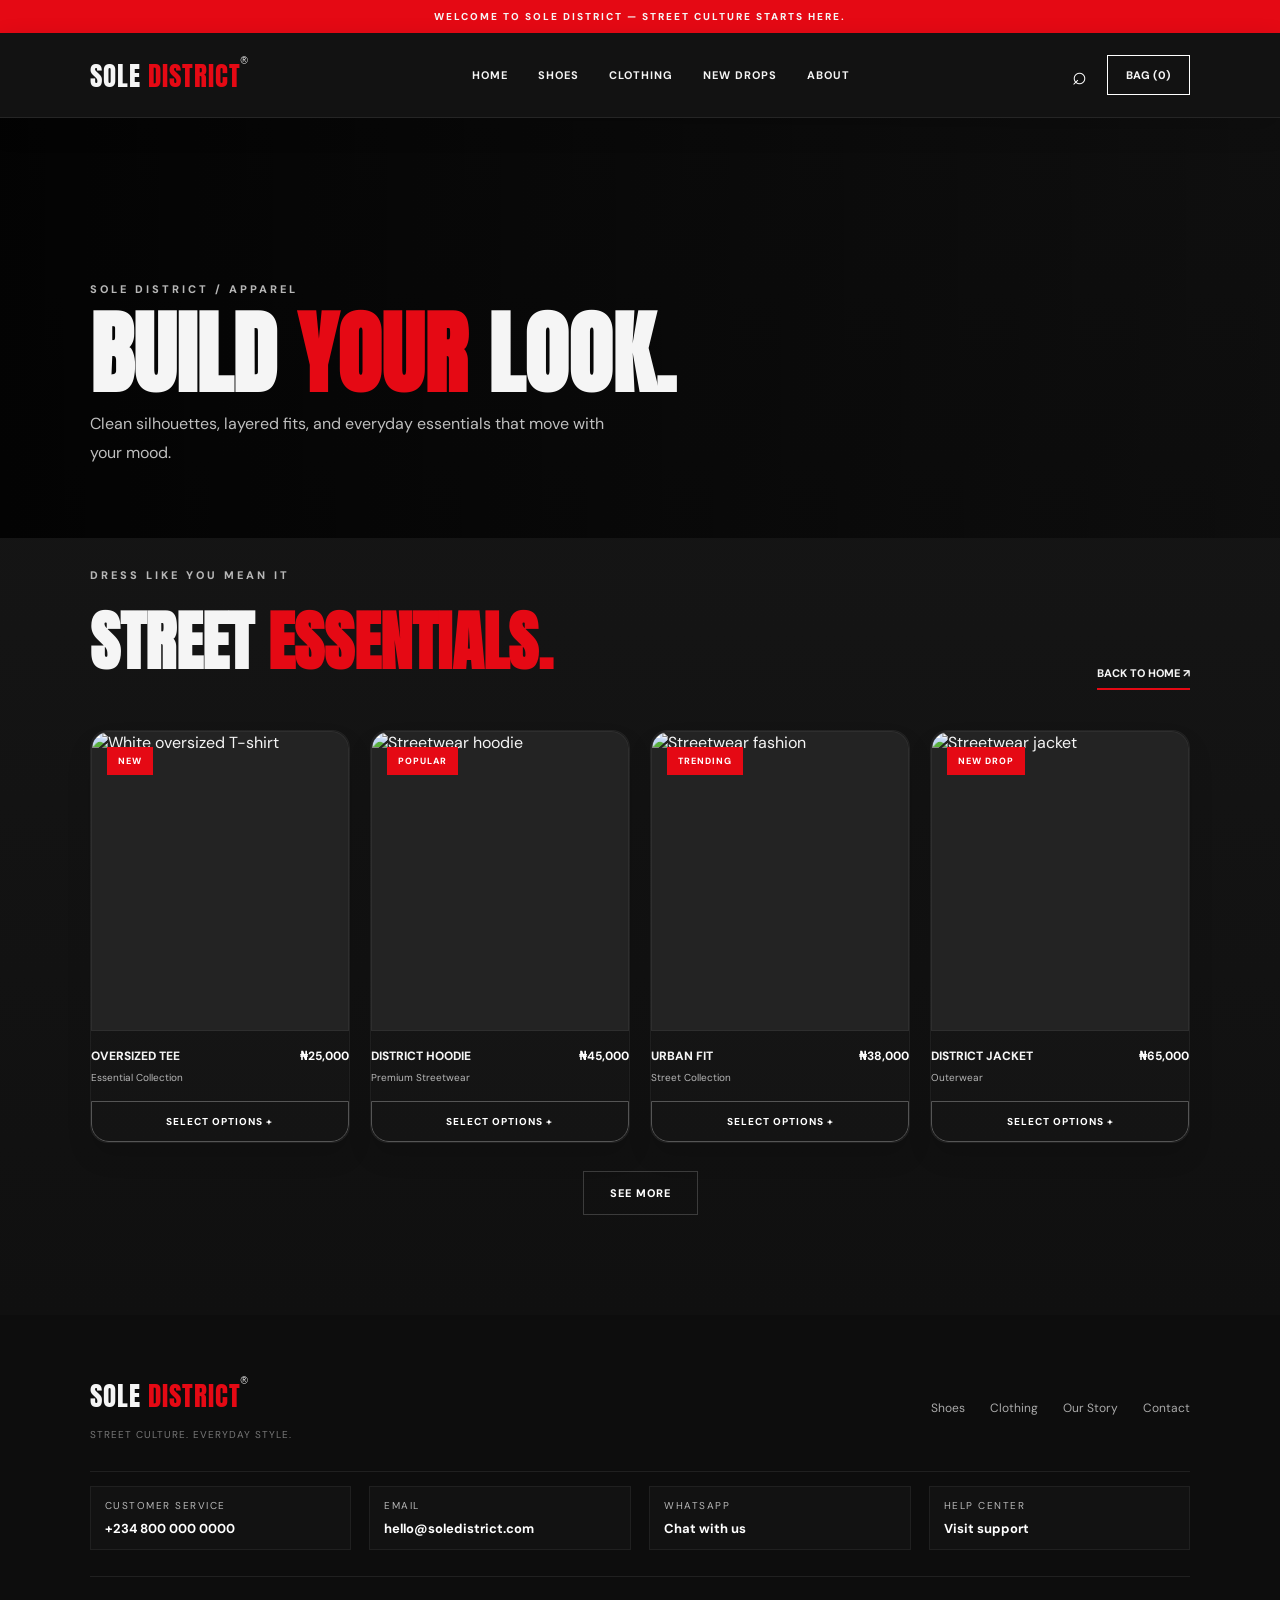
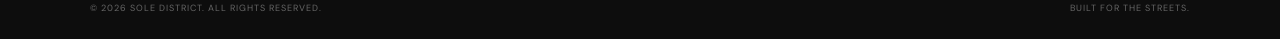
==== clothing-store.html @ 2869dbb1 "Add files via upload" ====
<!DOCTYPE html>
<html lang="en">
<head>
    <meta charset="UTF-8">
    <meta name="viewport" content="width=device-width, initial-scale=1.0">
    <meta name="description" content="Shop the SOLE DISTRICT clothing collection.">
    <title>SOLE DISTRICT | Clothing Store</title>
    <link rel="stylesheet" href="cl.css">
    <link rel="preconnect" href="https://fonts.googleapis.com">
    <link rel="preconnect" href="https://fonts.gstatic.com" crossorigin>
    <link href="https://fonts.googleapis.com/css2?family=Anton&family=DM+Sans:wght@400;500;600;700;800&display=swap" rel="stylesheet">
</head>
<body data-page="store-clothing">
    <div class="announcement">
        <p>WELCOME TO SOLE DISTRICT — STREET CULTURE STARTS HERE.</p>
    </div>

    <header class="navbar">
        <a href="cl.html#home" class="logo">
            SOLE <span>DISTRICT</span><sup>®</sup>
        </a>

        <nav class="nav-links">
            <a href="cl.html#home">HOME</a>
            <a href="shoes-store.html">SHOES</a>
            <a href="clothing-store.html">CLOTHING</a>
            <a href="cl.html#new-drops">NEW DROPS</a>
            <a href="cl.html#about">ABOUT</a>
        </nav>

        <div class="nav-actions">
            <button class="search-btn" aria-label="Search">⌕</button>
            <a href="shopping-bag.html" class="bag">
                BAG (<span id="cart-count">0</span>)
            </a>
            <button class="menu-toggle" id="menu-toggle" aria-label="Open menu">☰</button>
        </div>
    </header>

    <div class="search-overlay" id="search-overlay" aria-hidden="true">
        <div class="search-panel">
            <button class="search-close" id="search-close" aria-label="Close search">✕</button>
            <label class="search-label" for="site-search">SEARCH THE DISTRICT</label>
            <div class="search-input-row">
                <input id="site-search" type="text" placeholder="Search sneakers, hoodie, tee..." autocomplete="off">
                <button class="search-submit" type="button">SEARCH</button>
            </div>
            <p id="search-status" class="search-status">Type to find your next piece.</p>
        </div>
    </div>

    <div class="mobile-menu" id="mobile-menu">
        <a href="cl.html#home">HOME</a>
        <a href="shoes-store.html">SHOES</a>
        <a href="clothing-store.html">CLOTHING</a>
        <a href="cl.html#new-drops">NEW DROPS</a>
        <a href="cl.html#about">ABOUT</a>
    </div>

    <main class="store-page">
        <section class="store-hero clothing-hero">
            <div class="store-hero-copy">
                <p class="section-label">SOLE DISTRICT / APPAREL</p>
                <h1>BUILD <span>YOUR</span> LOOK.</h1>
                <p>Clean silhouettes, layered fits, and everyday essentials that move with your mood.</p>
            </div>
        </section>

        <section class="store-products">
            <div class="section-heading store-heading">
                <div>
                    <p class="section-label">DRESS LIKE YOU MEAN IT</p>
                    <h2>STREET <span>ESSENTIALS.</span></h2>
                </div>
                <a href="cl.html#shop" class="view-all">BACK TO HOME ↗</a>
            </div>

            <div class="product-grid">
                <article class="product-card">
                    <div class="product-image">
                        <span class="product-tag">NEW</span>
                        <img src="img/10 Streetwear Color Combinations That Never Go Out of Style_ Timeless Looks for Your Wardrobe.jpg" alt="White oversized T-shirt">
                    </div>
                    <div class="product-info">
                        <div>
                            <h3>OVERSIZED TEE</h3>
                            <p>Essential Collection</p>
                        </div>
                        <strong>₦25,000</strong>
                    </div>
                    <button class="add-cart" data-name="Oversized Tee" data-price="25000" data-product="oversized-tee">
                        SELECT OPTIONS +
                    </button>
                </article>

                <article class="product-card">
                    <div class="product-image">
                        <span class="product-tag">POPULAR</span>
                        <img src="img/03550901400-A2M_jpg (1440×2161).jpg" alt="Streetwear hoodie">
                    </div>
                    <div class="product-info">
                        <div>
                            <h3>DISTRICT HOODIE</h3>
                            <p>Premium Streetwear</p>
                        </div>
                        <strong>₦45,000</strong>
                    </div>
                    <button class="add-cart" data-name="District Hoodie" data-price="45000" data-product="district-hoodie">
                        SELECT OPTIONS +
                    </button>
                </article>

                <article class="product-card">
                    <div class="product-image">
                        <span class="product-tag">TRENDING</span>
                        <img src="img/55555.jpg" alt="Streetwear fashion">
                    </div>
                    <div class="product-info">
                        <div>
                            <h3>URBAN FIT</h3>
                            <p>Street Collection</p>
                        </div>
                        <strong>₦38,000</strong>
                    </div>
                    <button class="add-cart" data-name="Urban Fit" data-price="38000" data-product="urban-fit">
                        SELECT OPTIONS +
                    </button>
                </article>

                <article class="product-card">
                    <div class="product-image">
                        <span class="product-tag">NEW DROP</span>
                        <img src="img/Jaqueta casual masculina de streetwear com estampa em cores contrastantes.jpg" alt="Streetwear jacket">
                    </div>
                    <div class="product-info">
                        <div>
                            <h3>DISTRICT JACKET</h3>
                            <p>Outerwear</p>
                        </div>
                        <strong>₦65,000</strong>
                    </div>
                    <button class="add-cart" data-name="District Jacket" data-price="65000" data-product="district-jacket">
                        SELECT OPTIONS +
                    </button>
                </article>

                <article class="product-card is-hidden">
                    <div class="product-image">
                        <span class="product-tag">NEW</span>
                        <img src="img/219.jpg" alt="Canvas Tee">
                    </div>
                    <div class="product-info">
                        <div>
                            <h3>CANVAS TEE</h3>
                            <p>Essential Basics</p>
                        </div>
                        <strong>₦22,000</strong>
                    </div>
                    <button class="add-cart" data-name="Canvas Tee" data-price="22000" data-product="canvas-tee">
                        SELECT OPTIONS +
                    </button>
                </article>

                <article class="product-card is-hidden">
                    <div class="product-image">
                        <span class="product-tag">POPULAR</span>
                        <img src="img/03550901400-A2M_jpg (1440×2161).jpg" alt="Night Shift Hoodie">
                    </div>
                    <div class="product-info">
                        <div>
                            <h3>NIGHT SHIFT HOODIE</h3>
                            <p>Heavyweight Layering</p>
                        </div>
                        <strong>₦48,000</strong>
                    </div>
                    <button class="add-cart" data-name="Night Shift Hoodie" data-price="48000" data-product="night-shift-hoodie">
                        SELECT OPTIONS +
                    </button>
                </article>

                <article class="product-card is-hidden">
                    <div class="product-image">
                        <span class="product-tag">LIMITED</span>
                        <img src="img/Jaqueta casual masculina de streetwear com estampa em cores contrastantes.jpg" alt="Utility Bomber jacket">
                    </div>
                    <div class="product-info">
                        <div>
                            <h3>UTILITY BOMBER</h3>
                            <p>Outerwear</p>
                        </div>
                        <strong>₦71,000</strong>
                    </div>
                    <button class="add-cart" data-name="Utility Bomber" data-price="71000" data-product="utility-bomber">
                        SELECT OPTIONS +
                    </button>
                </article>
            </div>

            <div class="store-actions">
                <button class="see-more-btn" type="button" data-expanded="false">SEE MORE</button>
            </div>
        </section>
    </main>

    <footer class="footer">
        <div class="footer-top">
            <div>
                <a href="cl.html#home" class="logo">
                    SOLE <span>DISTRICT</span><sup>®</sup>
                </a>
                <p>STREET CULTURE. EVERYDAY STYLE.</p>
            </div>

            <div class="footer-links">
                <a href="shoes-store.html">Shoes</a>
                <a href="clothing-store.html">Clothing</a>
                <a href="cl.html#about">Our Story</a>
                <a href="mailto:hello@soledistrict.com">Contact</a>
            </div>
        </div>

        <div class="footer-support">
            <div class="support-card">
                <span>Customer Service</span>
                <a href="tel:+2348000000000">+234 800 000 0000</a>
            </div>
            <div class="support-card">
                <span>Email</span>
                <a href="mailto:hello@soledistrict.com">hello@soledistrict.com</a>
            </div>
            <div class="support-card">
                <span>WhatsApp</span>
                <a href="https://wa.me/2348000000000" target="_blank" rel="noreferrer">Chat with us</a>
            </div>
            <div class="support-card">
                <span>Help Center</span>
                <a href="help-center.html">Visit support</a>
            </div>
        </div>

        <div class="footer-bottom">
            <p>© 2026 SOLE DISTRICT. ALL RIGHTS RESERVED.</p>
            <p>BUILT FOR THE STREETS.</p>
        </div>
    </footer>

    <script src="cl.js"></script>
</body>
</html>
---- cl.css ----
:root {
    --black: #181818;
    --dark: #1f1f1f;
    --panel: #212121;
    --soft-dark: #2b2b2b;
    --white: #f5f5f5;
    --red: #e50914;
    --grey: #b7b7b7;
    --muted: #d6d6d6;
    --border: rgba(255, 255, 255, 0.08);
}

* {
    margin: 0;
    padding: 0;
    box-sizing: border-box;
}

html {
    scroll-behavior: smooth;
}

body {
    background: linear-gradient(180deg, #1b1b1b 0%, #131313 45%, #101010 100%);
    color: var(--white);
    font-family: 'DM Sans', sans-serif;
    overflow-x: hidden;
}

a {
    color: inherit;
    text-decoration: none;
}

button {
    font-family: inherit;
    cursor: pointer;
}

button,
a,
input,
select {
    transition: border-color 0.2s ease, box-shadow 0.2s ease, background 0.2s ease, color 0.2s ease, transform 0.2s ease;
}

img {
    display: block;
    width: 100%;
    object-fit: cover;
}

:focus-visible {
    outline: 2px solid rgba(229, 9, 20, 0.9);
    outline-offset: 3px;
}

button:focus-visible,
a:focus-visible,
input:focus-visible,
select:focus-visible {
    box-shadow: 0 0 0 3px rgba(229, 9, 20, 0.25);
}

/* ANNOUNCEMENT */

.announcement {
    background: var(--red);
    text-align: center;
    padding: 10px;
    font-size: 10px;
    font-weight: 800;
    letter-spacing: 2px;
}

/* NAVBAR */

.navbar {
    height: 85px;
    padding: 0 7%;
    display: flex;
    align-items: center;
    justify-content: space-between;
    background: rgba(18, 18, 18, 0.9);
    border-bottom: 1px solid var(--border);
    backdrop-filter: blur(10px);
    position: sticky;
    top: 0;
    z-index: 1000;
    box-shadow: 0 10px 25px rgba(0, 0, 0, 0.16);
}

.logo {
    font-family: 'Anton', sans-serif;
    font-size: 27px;
    letter-spacing: 1px;
    white-space: nowrap;
}

.logo span {
    color: var(--red);
}

.logo sup {
    font-family: Arial, sans-serif;
    font-size: 10px;
    vertical-align: top;
}

.nav-links {
    display: flex;
    align-items: center;
    gap: 30px;
}

.nav-links a {
    font-size: 11px;
    font-weight: 700;
    letter-spacing: 1px;
    transition: 0.3s;
}

.nav-links a:hover {
    color: var(--red);
}

.nav-actions {
    display: flex;
    align-items: center;
    gap: 20px;
}

.search-btn,
.menu-toggle {
    color: white;
    background: transparent;
    border: none;
    font-size: 25px;
    transition: color 0.25s ease, transform 0.25s ease;
}

.search-btn:hover,
.menu-toggle:hover {
    color: var(--red);
    transform: translateY(-1px);
}

.bag {
    font-size: 11px;
    font-weight: 800;
    border: 1px solid white;
    padding: 12px 18px;
    transition: background 0.25s ease, color 0.25s ease, border-color 0.25s ease, transform 0.25s ease;
}

.bag:hover {
    background: white;
    color: black;
    border-color: white;
    transform: translateY(-1px);
}

.menu-toggle {
    display: none;
}

.mobile-menu {
    display: none;
}

.search-overlay {
    position: fixed;
    inset: 0;
    background: rgba(0, 0, 0, 0.7);
    backdrop-filter: blur(8px);
    display: none;
    align-items: center;
    justify-content: center;
    padding: 24px;
    z-index: 2000;
}

.search-overlay.active {
    display: flex;
}

.search-panel {
    width: min(100%, 620px);
    background: #171717;
    border: 1px solid rgba(255,255,255,0.08);
    border-radius: 24px;
    padding: 28px 24px 22px;
    position: relative;
    box-shadow: 0 30px 80px rgba(0, 0, 0, 0.45);
}

.search-close {
    position: absolute;
    top: 18px;
    right: 18px;
    width: 38px;
    height: 38px;
    border: none;
    background: transparent;
    color: white;
    font-size: 22px;
}

.search-label {
    display: block;
    margin-bottom: 16px;
    font-size: 11px;
    font-weight: 800;
    letter-spacing: 2px;
    color: var(--grey);
}

.search-input-row {
    display: flex;
    align-items: center;
    gap: 12px;
    border: 1px solid rgba(255,255,255,0.12);
    padding: 6px 6px 6px 16px;
    background: rgba(255,255,255,0.02);
}

.search-input-row input {
    flex: 1;
    min-width: 0;
    background: transparent;
    border: none;
    padding: 14px 0;
    color: white;
    font-size: 16px;
    outline: none;
}

.search-input-row input::placeholder {
    color: rgba(255,255,255,0.45);
}

.search-submit {
    white-space: nowrap;
    border: none;
    background: var(--red);
    color: white;
    padding: 14px 18px;
    font-size: 11px;
    font-weight: 800;
    letter-spacing: 1px;
}

.search-status {
    margin-top: 14px;
    color: rgba(255,255,255,0.7);
    font-size: 12px;
    min-height: 18px;
}

/* HERO */

.hero {
    min-height: 700px;
    padding: 42px 7% 78px;
    display: grid;
    grid-template-columns: 1.05fr 1fr;
    align-items: center;
    gap: 36px;
    background:
        radial-gradient(circle at 78% 24%, rgba(229, 9, 20, 0.18), transparent 22%),
        radial-gradient(circle at 12% 12%, rgba(255,255,255,0.04), transparent 18%),
        linear-gradient(135deg, #1d1d1d 0%, #121212 50%, #0e0e0e 100%);
}

.hero-label,
.section-label {
    font-size: 11px;
    letter-spacing: 3px;
    font-weight: 800;
    color: var(--grey);
}

.hero-label span {
    display: inline-block;
    background: var(--red);
    width: 8px;
    height: 8px;
    border-radius: 50%;
    margin-right: 8px;
}

.hero-copy {
    max-width: 620px;
    margin-top: -6px;
    display: flex;
    flex-direction: column;
    align-items: flex-start;
}

.hero-label {
    margin-bottom: 10px;
    display: inline-flex;
    align-items: center;
    gap: 10px;
}

.hero h1 {
    display: block;
    max-width: 620px;
    font-family: 'Anton', sans-serif;
    font-size: clamp(62px, 7vw, 150px);
    line-height: 0.78;
    margin: 14px 0 16px;
    letter-spacing: 2px;
    text-transform: uppercase;
    word-spacing: 0.08em;
}

.hero h1 span {
    display: inline-block;
    margin: 0 0.24em 0 0;
    color: var(--red);
    transform: none;
}

.hero h1 br {
    display: block;
    content: "";
    margin-top: 0.1em;
}

.section-heading h2 span,
.promo-content h2 span,
.about-section h2 span {
    color: var(--red);
}

.hero-description {
    max-width: 500px;
    line-height: 1.8;
    font-size: 15px;
    color: rgba(255, 255, 255, 0.72);
}

.hero-buttons {
    display: flex;
    align-items: center;
    gap: 20px;
    margin-top: 34px;
}

.btn-primary {
    display: inline-block;
    background: var(--red);
    color: white;
    padding: 17px 25px;
    font-size: 11px;
    font-weight: 800;
    letter-spacing: 1px;
    transition: 0.3s;
}

.btn-primary:hover {
    background: white;
    color: black;
    transform: translateY(-3px);
}

.btn-secondary {
    font-size: 11px;
    font-weight: 800;
    border-bottom: 1px solid white;
    padding-bottom: 7px;
}

.hero-meta {
    display: flex;
    gap: 26px;
    margin-top: 52px;
    flex-wrap: wrap;
}

.hero-meta div {
    min-width: 110px;
    display: flex;
    flex-direction: column;
    gap: 8px;
}

.hero-meta strong {
    font-family: 'Anton', sans-serif;
    font-size: 30px;
    letter-spacing: 1px;
    line-height: 1;
}

.hero-meta span {
    font-size: 10px;
    letter-spacing: 2px;
    color: rgba(255,255,255,0.62);
}

.hero-visual {
    position: relative;
    display: flex;
    align-items: end;
    justify-content: center;
    width: min(100%, 620px);
    min-height: 560px;
    margin-left: auto;
}

.visual-card {
    position: relative;
    overflow: hidden;
    border: 1px solid rgba(255,255,255,0.09);
    background: #151515;
    box-shadow: 0 24px 55px rgba(0, 0, 0, 0.32);
    border-radius: 18px;
}

.visual-main {
    width: min(100%, 560px);
    height: 540px;
    border-radius: 22px;
    margin-left: 26px;
}

.visual-main img {
    width: 100%;
    height: 100%;
    object-fit: cover;
    filter: saturate(1.15) contrast(1.02);
}

.visual-badge {
    position: absolute;
    left: 26px;
    bottom: 22px;
    display: flex;
    flex-direction: column;
    gap: 8px;
    background: rgba(10, 10, 10, 0.42);
    backdrop-filter: blur(4px);
    padding: 18px 20px;
    border: 1px solid rgba(255,255,255,0.08);
    border-radius: 12px;
}

.visual-badge span {
    font-size: 10px;
    letter-spacing: 2px;
}

.visual-badge strong {
    font-family: 'Anton', sans-serif;
    font-size: 30px;
    line-height: 0.9;
}

.visual-mini {
    position: absolute;
    right: 12px;
    bottom: 42px;
    width: 240px;
    height: 200px;
    transform: translateX(0);
    border-radius: 18px;
    z-index: 2;
}

.visual-mini img {
    width: 100%;
    height: 100%;
    object-fit: cover;
}

.mini-copy {
    position: absolute;
    left: 16px;
    right: 16px;
    bottom: 16px;
    display: flex;
    align-items: end;
    justify-content: space-between;
    gap: 12px;
    background: rgba(0,0,0,0.38);
    padding: 12px 14px;
    backdrop-filter: blur(4px);
    border: 1px solid rgba(255,255,255,0.06);
    border-radius: 10px;
}

.mini-copy span {
    background: var(--red);
    color: white;
    font-size: 9px;
    letter-spacing: 1px;
    font-weight: 800;
    padding: 7px 8px;
}

.mini-copy strong {
    font-size: 13px;
    letter-spacing: 1px;
    font-weight: 800;
}

/* BRAND STRIP */

.brand-strip {
    background: var(--red);
    padding: 20px 0;
    overflow: hidden;
}

.brand-strip div {
    white-space: nowrap;
    text-align: center;
    font-size: 13px;
    font-weight: 900;
    letter-spacing: 3px;
    word-spacing: 15px;
}

/* SECTION HEADINGS */

.categories,
.products-section,
.clothing-section {
    padding: 100px 7%;
}

.section-heading {
    display: flex;
    align-items: end;
    justify-content: space-between;
    gap: 20px;
    margin-bottom: 40px;
}

.section-heading h2 {
    font-family: 'Anton', sans-serif;
    font-size: clamp(38px, 5vw, 65px);
    margin-top: 12px;
}

.section-heading > p {
    color: var(--grey);
    font-size: 12px;
}

.view-all {
    font-size: 11px;
    font-weight: 800;
    border-bottom: 2px solid var(--red);
    padding-bottom: 8px;
}

/* CATEGORY CARDS */

.category-grid {
    display: grid;
    grid-template-columns: 1fr 1fr;
    gap: 20px;
}

.category-card {
    height: 420px;
    position: relative;
    overflow: hidden;
    background: #171717;
    border: 1px solid rgba(255, 255, 255, 0.05);
    box-shadow: 0 18px 38px rgba(0, 0, 0, 0.18);
    border-radius: 18px;
    transition: transform 0.35s ease, box-shadow 0.35s ease, border-color 0.35s ease;
}

.category-card:hover {
    transform: translateY(-4px);
    box-shadow: 0 24px 46px rgba(0, 0, 0, 0.28);
    border-color: rgba(229, 9, 20, 0.3);
}

.category-card img {
    height: 100%;
    transition: 0.5s;
}

.category-card:hover img {
    transform: scale(1.08);
}

.category-overlay {
    position: absolute;
    inset: 0;
    display: flex;
    flex-direction: column;
    justify-content: end;
    padding: 35px;
    background: linear-gradient(transparent, rgba(0,0,0,0.9));
}

.category-overlay span {
    font-size: 10px;
    letter-spacing: 2px;
}

.category-overlay h3 {
    font-family: 'Anton', sans-serif;
    font-size: 55px;
    margin: 10px 0;
}

.category-overlay p {
    color: #ff4747;
    font-size: 11px;
    font-weight: 800;
}

/* PRODUCTS */

.products-section {
    background: #191919;
}

.product-grid {
    display: grid;
    grid-template-columns: repeat(4, 1fr);
    gap: 20px;
}

.product-card {
    min-width: 0;
    border-radius: 18px;
    overflow: hidden;
    background: rgba(255, 255, 255, 0.015);
    border: 1px solid rgba(255, 255, 255, 0.05);
    box-shadow: 0 14px 24px rgba(0, 0, 0, 0.12);
    transition: opacity 0.25s ease, transform 0.25s ease, box-shadow 0.25s ease, border-color 0.25s ease;
}

.product-card:hover {
    transform: translateY(-6px);
    box-shadow: 0 22px 36px rgba(0, 0, 0, 0.18);
    border-color: rgba(229, 9, 20, 0.22);
}

.product-card.search-hidden {
    display: none;
}

.product-card.search-highlight {
    outline: 2px solid var(--red);
    outline-offset: 4px;
}

.product-image {
    height: 300px;
    background: #232323;
    position: relative;
    overflow: hidden;
    border: 1px solid rgba(255, 255, 255, 0.05);
    border-radius: 18px 18px 0 0;
}

.product-image img {
    height: 100%;
    transition: 0.5s;
}

.product-card:hover .product-image img {
    transform: scale(1.07);
}

.product-tag {
    position: absolute;
    z-index: 2;
    top: 15px;
    left: 15px;
    background: var(--red);
    color: white;
    font-size: 9px;
    font-weight: 800;
    padding: 8px 11px;
    letter-spacing: 1px;
}

.product-info {
    display: flex;
    justify-content: space-between;
    align-items: start;
    gap: 8px;
    margin: 17px 0;
}

.product-info h3 {
    font-size: 12px;
    font-weight: 800;
}

.product-info p {
    color: var(--grey);
    font-size: 10px;
    margin-top: 7px;
}

.product-info strong {
    color: white;
    font-size: 12px;
    white-space: nowrap;
}

.add-cart {
    width: 100%;
    padding: 13px;
    background: transparent;
    color: white;
    border: 1px solid #555;
    border-radius: 0 0 18px 18px;
    font-size: 10px;
    font-weight: 800;
    letter-spacing: 1px;
    transition: 0.3s;
}

.add-cart:hover {
    background: var(--red);
    border-color: var(--red);
    transform: translateY(-1px);
}

/* CLOTHING */

.clothing-section {
    background: #171717;
}

/* PROMO */

.promo-section {
    min-height: 550px;
    padding: 90px 7%;
    display: flex;
    align-items: center;
    background:
        linear-gradient(90deg, rgba(0,0,0,0.82), rgba(0,0,0,0.38)),
        url("img/1013309984925693305.jpg") center/cover;
    box-shadow: inset 0 0 80px rgba(0, 0, 0, 0.2);
}

.promo-content h2 {
    font-family: 'Anton', sans-serif;
    font-size: clamp(65px, 9vw, 115px);
    line-height: 0.95;
    margin: 25px 0;
}

.promo-content > p:not(.section-label) {
    color: #ccc;
    max-width: 400px;
    font-size: 13px;
    line-height: 1.8;
    margin-bottom: 30px;
}

/* ABOUT */

.about-section {
    padding: 110px 7%;
    text-align: center;
    background: #1a1a1a;
}

.about-section h2 {
    font-family: 'Anton', sans-serif;
    font-size: clamp(60px, 9vw, 110px);
    line-height: 0.95;
    margin: 30px 0;
}

.about-section > p:last-child {
    max-width: 550px;
    margin: auto;
    color: #aaa;
    font-size: 14px;
    line-height: 1.9;
}

/* NEWSLETTER */

.custom-studio {
    padding: 90px 7%;
    display: grid;
    grid-template-columns: 0.9fr 1.1fr;
    gap: 30px;
    align-items: center;
    background: linear-gradient(135deg, #1b1b1b 0%, #101010 100%);
    border-top: 1px solid rgba(255,255,255,0.05);
    border-bottom: 1px solid rgba(255,255,255,0.05);
}

.custom-studio-copy h2 {
    font-family: 'Anton', sans-serif;
    font-size: clamp(42px, 6vw, 80px);
    line-height: 0.9;
    margin: 14px 0 20px;
}

.custom-studio-copy h2 span {
    color: var(--red);
}

.custom-studio-copy p:last-child {
    max-width: 530px;
    color: rgba(255,255,255,0.72);
    line-height: 1.8;
    font-size: 15px;
}

.custom-idea-form {
    background: rgba(255,255,255,0.02);
    border: 1px solid rgba(255,255,255,0.08);
    border-radius: 24px;
    padding: 26px;
    box-shadow: 0 18px 40px rgba(0,0,0,0.12);
}

.custom-form-grid {
    display: grid;
    grid-template-columns: repeat(2, minmax(0, 1fr));
    gap: 18px;
}

.custom-form-grid label {
    display: grid;
    gap: 8px;
    color: rgba(255,255,255,0.72);
    font-size: 11px;
    letter-spacing: 1.2px;
    text-transform: uppercase;
    font-weight: 800;
}

.custom-form-grid input,
.custom-form-grid select,
.custom-form-grid textarea {
    width: 100%;
    background: rgba(255,255,255,0.02);
    border: 1px solid rgba(255,255,255,0.12);
    color: white;
    padding: 14px 15px;
    font-family: inherit;
    outline: none;
}

.custom-form-grid input::placeholder,
.custom-form-grid textarea::placeholder {
    color: rgba(255,255,255,0.4);
}

.custom-form-grid input:focus,
.custom-form-grid select:focus,
.custom-form-grid textarea:focus {
    border-color: rgba(229, 9, 20, 0.8);
    box-shadow: 0 0 0 2px rgba(229, 9, 20, 0.15);
}

.custom-full-width {
    grid-column: 1 / -1;
}

.custom-submit-btn {
    margin-top: 20px;
    width: 100%;
    padding: 16px 18px;
    border: none;
    background: var(--red);
    color: white;
    font-size: 11px;
    font-weight: 800;
    letter-spacing: 1px;
    cursor: pointer;
}

.custom-submit-btn:hover {
    background: white;
    color: black;
}

.custom-idea-status {
    margin-top: 14px;
    min-height: 20px;
    color: rgba(255,255,255,0.72);
    font-size: 12px;
    line-height: 1.6;
}

.admin-page {
    padding: 80px 7% 100px;
    background: linear-gradient(180deg, #171717 0%, #101010 100%);
}

.admin-shell {
    max-width: 1200px;
    margin: 0 auto;
    display: grid;
    gap: 28px;
}

.admin-header {
    display: flex;
    align-items: end;
    justify-content: space-between;
    gap: 18px;
}

.admin-header h1 {
    font-family: 'Anton', sans-serif;
    font-size: clamp(46px, 7vw, 100px);
    line-height: 0.9;
    margin-top: 12px;
}

.admin-header h1 span {
    color: var(--red);
}

.admin-actions {
    display: flex;
    flex-wrap: wrap;
    gap: 12px;
}

.admin-primary,
.admin-secondary {
    padding: 14px 18px;
    border: none;
    font-size: 11px;
    font-weight: 800;
    letter-spacing: 1px;
    cursor: pointer;
}

.admin-primary {
    background: var(--red);
    color: white;
}

.admin-secondary {
    background: transparent;
    color: white;
    border: 1px solid rgba(255,255,255,0.12);
}

.admin-summary {
    display: grid;
    grid-template-columns: repeat(4, minmax(0, 1fr));
    gap: 18px;
}

.summary-card {
    background: rgba(255,255,255,0.02);
    border: 1px solid rgba(255,255,255,0.08);
    border-radius: 18px;
    padding: 20px;
    display: grid;
    gap: 12px;
}

.summary-card span {
    font-size: 10px;
    color: var(--grey);
    letter-spacing: 1.5px;
    text-transform: uppercase;
}

.summary-card strong {
    font-family: 'Anton', sans-serif;
    font-size: clamp(26px, 4vw, 42px);
    line-height: 0.9;
}

.idea-board {
    display: grid;
    gap: 18px;
}

.idea-card {
    background: rgba(255,255,255,0.02);
    border: 1px solid rgba(255,255,255,0.08);
    border-radius: 22px;
    padding: 22px;
    display: grid;
    gap: 16px;
}

.idea-top {
    display: flex;
    align-items: start;
    justify-content: space-between;
    gap: 16px;
}

.idea-title {
    font-size: 24px;
    font-weight: 800;
    margin-bottom: 8px;
}

.idea-meta {
    display: flex;
    flex-wrap: wrap;
    gap: 8px;
}

.idea-pill {
    display: inline-flex;
    align-items: center;
    justify-content: center;
    padding: 7px 10px;
    border-radius: 999px;
    background: rgba(229, 9, 20, 0.12);
    color: #ff8c91;
    border: 1px solid rgba(229, 9, 20, 0.24);
    font-size: 9px;
    letter-spacing: 1px;
    text-transform: uppercase;
    font-weight: 800;
}

.idea-card .remove-idea {
    border: 1px solid rgba(255,255,255,0.12);
    background: transparent;
    color: white;
    padding: 10px 12px;
    font-size: 10px;
    font-weight: 800;
    letter-spacing: 1px;
    cursor: pointer;
}

.idea-details {
    display: grid;
    grid-template-columns: repeat(2, minmax(0, 1fr));
    gap: 16px;
}

.idea-detail {
    background: rgba(0,0,0,0.12);
    border: 1px solid rgba(255,255,255,0.06);
    border-radius: 14px;
    padding: 14px 16px;
}

.idea-detail span {
    display: block;
    margin-bottom: 6px;
    color: var(--grey);
    font-size: 9px;
    letter-spacing: 1.5px;
    text-transform: uppercase;
}

.idea-detail strong {
    font-size: 14px;
    line-height: 1.6;
}

.idea-description {
    padding: 16px 18px;
    background: rgba(0,0,0,0.12);
    border: 1px solid rgba(255,255,255,0.06);
    border-radius: 14px;
    color: rgba(255,255,255,0.8);
    line-height: 1.8;
}

.empty-board {
    padding: 30px;
    border: 1px dashed rgba(255,255,255,0.2);
    border-radius: 18px;
    text-align: center;
    color: rgba(255,255,255,0.7);
}

.newsletter {
    padding: 75px 7%;
    display: flex;
    align-items: center;
    justify-content: space-between;
    gap: 30px;
    background: var(--red);
}

.newsletter h2 {
    font-family: 'Anton', sans-serif;
    font-size: 40px;
    margin: 12px 0;
}

.newsletter p {
    font-size: 12px;
}

.newsletter .section-label {
    color: #eee;
}

.newsletter-form {
    display: flex;
    max-width: 450px;
    width: 100%;
    border-bottom: 1px solid white;
}

.newsletter-form input {
    flex: 1;
    min-width: 0;
    padding: 15px 5px;
    border: none;
    outline: none;
    color: white;
    background: transparent;
}

.newsletter-form input::placeholder {
    color: #eee;
}

.newsletter-form button {
    padding: 15px;
    background: white;
    color: black;
    border: none;
    font-weight: 900;
}

.auth-page {
    padding: 80px 7% 100px;
    background: linear-gradient(180deg, #171717 0%, #111111 100%);
}

.auth-shell {
    max-width: 1180px;
    margin: 0 auto;
    display: grid;
    grid-template-columns: 1fr 1.05fr;
    gap: 36px;
    align-items: center;
}

.auth-visual {
    min-height: 620px;
    position: relative;
    overflow: hidden;
    border-radius: 28px;
    background:
        linear-gradient(180deg, rgba(10,10,10,0.12), rgba(10,10,10,0.72)),
        url('img/1013309984925693305.jpg') center/cover;
    border: 1px solid rgba(255, 255, 255, 0.08);
    box-shadow: 0 24px 60px rgba(0, 0, 0, 0.28);
}

.auth-visual-copy {
    position: absolute;
    left: 30px;
    right: 30px;
    bottom: 30px;
    background: rgba(0,0,0,0.38);
    border: 1px solid rgba(255,255,255,0.08);
    backdrop-filter: blur(8px);
    padding: 24px 20px;
}

.auth-visual-copy .section-label {
    color: var(--grey);
}

.auth-visual-copy h2 {
    font-family: 'Anton', sans-serif;
    font-size: clamp(42px, 5vw, 84px);
    line-height: 0.9;
    margin: 14px 0 12px;
}

.auth-visual-copy h2 span {
    color: var(--red);
}

.auth-visual-copy p {
    color: rgba(255,255,255,0.7);
    font-size: 14px;
    line-height: 1.8;
}

.auth-card {
    background: rgba(19, 19, 19, 0.96);
    border: 1px solid rgba(255,255,255,0.08);
    border-radius: 24px;
    padding: 32px 28px;
    box-shadow: 0 24px 60px rgba(0, 0, 0, 0.22);
}

.auth-card h1 {
    font-size: clamp(30px, 5vw, 46px);
    font-family: 'Anton', sans-serif;
    letter-spacing: 1px;
    line-height: 0.95;
    margin-bottom: 10px;
}

.auth-card h1 span {
    color: var(--red);
}

.auth-lead {
    color: rgba(255,255,255,0.72);
    margin-bottom: 26px;
    font-size: 14px;
    line-height: 1.8;
}

.auth-form {
    display: grid;
    gap: 18px;
}

.auth-row {
    display: grid;
    grid-template-columns: repeat(2, minmax(0, 1fr));
    gap: 16px;
}

.auth-field {
    display: grid;
    gap: 8px;
}

.auth-field label {
    font-size: 11px;
    font-weight: 800;
    letter-spacing: 1.5px;
    color: var(--grey);
    text-transform: uppercase;
}

.auth-field input {
    width: 100%;
    padding: 14px 16px;
    border: 1px solid rgba(255,255,255,0.12);
    background: rgba(255,255,255,0.02);
    color: white;
    outline: none;
    transition: 0.25s;
}

.auth-field input:focus {
    border-color: var(--red);
    box-shadow: 0 0 0 1px rgba(229, 9, 20, 0.4);
}

.auth-field input::placeholder {
    color: rgba(255,255,255,0.4);
}

.auth-terms {
    display: flex;
    align-items: center;
    gap: 10px;
    color: rgba(255,255,255,0.7);
    font-size: 12px;
    line-height: 1.6;
}

.auth-terms input {
    accent-color: var(--red);
    width: 16px;
    height: 16px;
}

.auth-button {
    display: inline-flex;
    justify-content: center;
    align-items: center;
    width: 100%;
    padding: 18px 20px;
    background: var(--red);
    color: white;
    border: none;
    font-size: 11px;
    font-weight: 800;
    letter-spacing: 1px;
    cursor: pointer;
    transition: 0.3s;
}

.auth-button:hover {
    background: white;
    color: black;
    transform: translateY(-2px);
}

.auth-meta {
    margin-top: 20px;
    text-align: center;
    color: rgba(255,255,255,0.7);
    font-size: 12px;
}

.auth-meta a {
    color: white;
    font-weight: 800;
}

.auth-divider {
    display: flex;
    align-items: center;
    gap: 14px;
    color: rgba(255,255,255,0.46);
    font-size: 11px;
    letter-spacing: 1.2px;
    text-transform: uppercase;
    margin: 6px 0 2px;
}

.auth-divider::before,
.auth-divider::after {
    content: "";
    flex: 1;
    height: 1px;
    background: rgba(255,255,255,0.12);
}

.auth-social {
    display: grid;
    gap: 12px;
    margin-top: 18px;
}

.auth-social button {
    width: 100%;
    padding: 14px 16px;
    background: transparent;
    color: white;
    border: 1px solid rgba(255,255,255,0.12);
    font-size: 11px;
    font-weight: 800;
    letter-spacing: 1px;
    cursor: pointer;
}

.auth-social button:hover {
    border-color: rgba(255,255,255,0.4);
}

.guest-button {
    width: 100%;
    margin-top: 12px;
    padding: 14px 16px;
    background: transparent;
    color: #f5f5f5;
    border: 1px solid rgba(229, 9, 20, 0.8);
    font-size: 11px;
    font-weight: 800;
    letter-spacing: 1px;
    cursor: pointer;
}

.guest-button:hover {
    background: rgba(229, 9, 20, 0.12);
}

.guest-checkout-page {
    padding: 80px 7% 100px;
    background: linear-gradient(180deg, #171717 0%, #0f0f0f 100%);
}

.guest-checkout-shell {
    max-width: 1180px;
    margin: 0 auto;
    display: grid;
    grid-template-columns: 1.25fr 0.75fr;
    gap: 28px;
    align-items: start;
}

.guest-checkout-form-panel,
.guest-checkout-summary {
    background: rgba(22, 22, 22, 0.95);
    border: 1px solid rgba(255,255,255,0.08);
    border-radius: 24px;
    padding: 28px;
    box-shadow: 0 18px 45px rgba(0,0,0,0.18);
}

.payment-block {
    margin-top: 28px;
    padding: 22px 20px;
    border: 1px solid rgba(255,255,255,0.08);
    border-radius: 20px;
    background: rgba(255,255,255,0.02);
}

.payment-header {
    display: flex;
    justify-content: space-between;
    align-items: center;
    gap: 16px;
    margin-bottom: 18px;
}

.payment-header h3 {
    font-size: 18px;
    letter-spacing: 0.5px;
    margin-top: 8px;
}

.payment-methods {
    display: flex;
    gap: 8px;
    flex-wrap: wrap;
    justify-content: flex-end;
}

.payment-method {
    padding: 8px 12px;
    border: 1px solid rgba(255,255,255,0.08);
    background: transparent;
    color: rgba(255,255,255,0.7);
    font-size: 10px;
    font-weight: 800;
    letter-spacing: 1px;
    text-transform: uppercase;
    cursor: pointer;
}

.payment-method[data-payment-method="visa"].active,
.payment-method[data-payment-method="mastercard"].active,
.payment-method[data-payment-method="debit"].active {
    background: var(--red);
    border-color: var(--red);
    color: white;
}

.payment-method.active {
    background: var(--red);
    border-color: var(--red);
    color: white;
}

.bank-card-visual {
    position: relative;
    min-height: 210px;
    border-radius: 22px;
    background: linear-gradient(135deg, #0d0d0d 0%, #1a1a1a 45%, #2f1214 100%);
    border: 1px solid rgba(255,255,255,0.08);
    box-shadow: 0 18px 30px rgba(0,0,0,0.28);
    padding: 22px 20px 18px;
    margin-bottom: 18px;
    overflow: hidden;
}

.bank-card-visual::before {
    content: "";
    position: absolute;
    inset: auto -50px -40px auto;
    width: 180px;
    height: 180px;
    background: rgba(229, 9, 20, 0.18);
    border-radius: 50%;
}

.bank-card-top,
.bank-card-bottom {
    position: relative;
    z-index: 1;
    display: flex;
    justify-content: space-between;
    align-items: center;
    gap: 12px;
}

.bank-logo {
    font-size: 20px;
    font-weight: 900;
    letter-spacing: 2px;
}

.bank-network {
    font-size: 12px;
    font-weight: 800;
    letter-spacing: 1.5px;
    color: rgba(255,255,255,0.8);
}

.bank-card-chip {
    position: relative;
    z-index: 1;
    width: 46px;
    height: 34px;
    border-radius: 8px;
    background: linear-gradient(135deg, #f4d485, #b98a2c);
    margin: 34px 0 18px;
    box-shadow: inset 0 0 0 1px rgba(0,0,0,0.08);
}

.bank-card-number {
    position: relative;
    z-index: 1;
    font-size: clamp(18px, 2vw, 26px);
    font-weight: 700;
    letter-spacing: 2px;
    margin-bottom: 18px;
}

.bank-card-bottom {
    align-items: end;
}

.bank-label {
    display: block;
    font-size: 9px;
    letter-spacing: 1.5px;
    color: rgba(255,255,255,0.6);
    margin-bottom: 6px;
}

.bank-card-bottom strong {
    font-size: 13px;
    letter-spacing: 1px;
}

.payment-fields {
    display: grid;
    grid-template-columns: repeat(2, minmax(0, 1fr));
    gap: 16px;
}

.payment-fields .guest-form-field.full {
    grid-column: 1 / -1;
}

.guest-submit {
    margin-top: 22px;
    width: 100%;
    padding: 18px 20px;
    border: none;
    background: linear-gradient(90deg, #d5121d, #8f0d14);
    color: white;
    font-size: 11px;
    font-weight: 800;
    letter-spacing: 1px;
    cursor: pointer;
    transition: transform 0.2s ease, filter 0.2s ease;
}

.guest-submit:hover {
    transform: translateY(-2px);
    filter: brightness(1.08);
}

.guest-checkout-form-panel h1,
.guest-checkout-summary h2 {
    font-family: 'Anton', sans-serif;
    letter-spacing: 1px;
    line-height: 0.95;
}

.guest-checkout-form-panel h1 {
    font-size: clamp(34px, 5vw, 56px);
    margin: 12px 0 8px;
}

.guest-checkout-form-panel h1 span,
.guest-checkout-summary h2 span {
    color: var(--red);
}

.guest-checkout-form-panel .auth-lead {
    margin-bottom: 20px;
}

.guest-form-grid {
    display: grid;
    grid-template-columns: repeat(2, minmax(0, 1fr));
    gap: 16px;
}

.guest-form-field {
    display: grid;
    gap: 8px;
}

.guest-form-field.full {
    grid-column: 1 / -1;
}

.guest-form-field label {
    font-size: 11px;
    font-weight: 800;
    letter-spacing: 1.5px;
    color: var(--grey);
    text-transform: uppercase;
}

.guest-form-field input,
.guest-form-field select {
    width: 100%;
    padding: 13px 14px;
    background: rgba(255,255,255,0.02);
    border: 1px solid rgba(255,255,255,0.12);
    color: white;
    outline: none;
}

.guest-form-field input::placeholder {
    color: rgba(255,255,255,0.4);
}

.guest-form-field input:focus,
.guest-form-field select:focus {
    border-color: var(--red);
    box-shadow: 0 0 0 1px rgba(229, 9, 20, 0.4);
}

.guest-submit {
    margin-top: 22px;
    width: 100%;
    padding: 18px 20px;
    border: none;
    background: var(--red);
    color: white;
    font-size: 11px;
    font-weight: 800;
    letter-spacing: 1px;
    cursor: pointer;
}

.guest-checkout-summary h2 {
    font-size: clamp(28px, 4vw, 42px);
    margin-bottom: 18px;
}

.guest-order-list {
    display: grid;
    gap: 14px;
    margin: 18px 0 22px;
}

.guest-order-item {
    display: grid;
    grid-template-columns: 70px 1fr auto;
    gap: 12px;
    align-items: center;
    padding-bottom: 14px;
    border-bottom: 1px solid rgba(255,255,255,0.08);
}

.guest-order-image {
    width: 70px;
    height: 70px;
    overflow: hidden;
    border-radius: 12px;
    background: #1a1a1a;
    border: 1px solid rgba(255,255,255,0.08);
}

.guest-order-image img {
    width: 100%;
    height: 100%;
    object-fit: cover;
}

.guest-order-copy h3 {
    font-size: 14px;
    margin-bottom: 4px;
}

.guest-order-copy p,
.guest-order-copy span {
    color: rgba(255,255,255,0.7);
    font-size: 11px;
    line-height: 1.6;
}

.guest-order-item strong {
    font-size: 13px;
}

.guest-summary-row {
    display: flex;
    justify-content: space-between;
    gap: 18px;
    padding: 10px 0;
    color: rgba(255,255,255,0.7);
    border-bottom: 1px solid rgba(255,255,255,0.08);
}

.guest-summary-row.total {
    color: white;
    font-size: 18px;
    font-weight: 800;
    border-bottom: none;
    padding-top: 16px;
}

/* FOOTER */

.footer {
    padding: 60px 7% 25px;
    background: #0d0d0d;
}

.footer-top {
    display: flex;
    justify-content: space-between;
    align-items: center;
    gap: 30px;
    padding-bottom: 30px;
}

.footer-top p {
    color: #777;
    font-size: 10px;
    margin-top: 12px;
    letter-spacing: 1px;
}

.footer-links {
    display: flex;
    flex-wrap: wrap;
    gap: 25px;
}

.footer-links a {
    color: #aaa;
    font-size: 12px;
}

.footer-links a:hover {
    color: var(--red);
}

.footer-support {
    display: grid;
    grid-template-columns: repeat(4, minmax(0, 1fr));
    gap: 18px;
    padding: 14px 0 26px;
    border-top: 1px solid rgba(255, 255, 255, 0.08);
    border-bottom: 1px solid rgba(255, 255, 255, 0.08);
}

.support-card {
    display: grid;
    gap: 8px;
    padding: 12px 14px;
    background: rgba(255, 255, 255, 0.02);
    border: 1px solid rgba(255, 255, 255, 0.06);
}

.support-card span {
    color: var(--grey);
    font-size: 10px;
    letter-spacing: 1.5px;
    text-transform: uppercase;
}

.support-card a {
    color: white;
    font-size: 13px;
    font-weight: 700;
}

.support-card a:hover {
    color: var(--red);
}

.checkout-choice-modal {
position: fixed;
inset: 0;
display: none;
align-items: center;
justify-content: center;
background: rgba(0, 0, 0, 0.72);
z-index: 80;
padding: 24px;
}

.checkout-choice-modal.active {
display: flex;
}

.checkout-choice-panel {
position: relative;
width: min(100%, 540px);
background: #171717;
border: 1px solid rgba(255,255,255,0.08);
border-radius: 24px;
padding: 30px 24px 24px;
box-shadow: 0 28px 80px rgba(0,0,0,0.45);
}

.checkout-choice-panel h2 {
font-family: 'Anton', sans-serif;
font-size: clamp(30px, 5vw, 48px);
line-height: 0.95;
margin: 12px 0 10px;
}

.checkout-choice-copy {
color: rgba(255,255,255,0.7);
line-height: 1.7;
margin-bottom: 18px;
}

.checkout-choice-close {
position: absolute;
top: 18px;
right: 18px;
width: 36px;
height: 36px;
border: none;
background: transparent;
color: white;
font-size: 24px;
cursor: pointer;
}

.checkout-email-field {
display: grid;
gap: 8px;
margin-top: 18px;
}

.checkout-email-field span {
font-size: 11px;
font-weight: 800;
letter-spacing: 1.5px;
color: var(--grey);
text-transform: uppercase;
}

.checkout-email-field input {
width: 100%;
padding: 14px 16px;
background: rgba(255,255,255,0.02);
border: 1px solid rgba(255,255,255,0.12);
color: white;
outline: none;
}

.checkout-email-field input:focus {
border-color: var(--red);
box-shadow: 0 0 0 1px rgba(229, 9, 20, 0.4);
}

.checkout-choice-actions {
display: grid;
gap: 12px;
margin-top: 22px;
}

.choice-primary,
.choice-secondary {
width: 100%;
padding: 16px 18px;
border: none;
font-size: 11px;
font-weight: 800;
letter-spacing: 1px;
cursor: pointer;
}

.choice-primary {
background: var(--red);
color: white;
}

.choice-secondary {
background: transparent;
color: white;
border: 1px solid rgba(255,255,255,0.14);
}

.help-page {
padding: 80px 7% 100px;
background: linear-gradient(180deg, #171717 0%, #111111 100%);
}

.help-shell {
    max-width: 1180px;
    margin: 0 auto;
    display: grid;
    gap: 30px;
}

.help-hero {
    display: grid;
    grid-template-columns: 1.2fr 0.8fr;
    gap: 24px;
    align-items: center;
    background: rgba(22, 22, 22, 0.96);
    border: 1px solid rgba(255,255,255,0.08);
    border-radius: 28px;
    padding: 28px;
}

.help-hero h1 {
    font-family: 'Anton', sans-serif;
    font-size: clamp(38px, 6vw, 70px);
    line-height: 0.9;
    margin: 12px 0 18px;
}

.help-hero h1 span {
    color: var(--red);
}

.help-hero p {
    color: rgba(255,255,255,0.72);
    line-height: 1.8;
    max-width: 620px;
}

.help-hero-actions {
    display: flex;
    flex-wrap: wrap;
    gap: 14px;
    margin-top: 24px;
}

.help-cta,
.help-secondary {
    display: inline-flex;
    align-items: center;
    justify-content: center;
    min-height: 48px;
    padding: 0 22px;
    font-size: 11px;
    font-weight: 800;
    letter-spacing: 1px;
    text-transform: uppercase;
}

.help-cta {
    background: var(--red);
    color: white;
}

.help-secondary {
    border: 1px solid rgba(255,255,255,0.12);
    color: white;
    background: transparent;
}

.help-side-box {
    display: grid;
    gap: 12px;
    padding: 22px 20px;
    background: rgba(255,255,255,0.02);
    border: 1px solid rgba(255,255,255,0.08);
    border-radius: 18px;
}

.help-side-box strong {
    font-size: 12px;
    letter-spacing: 1.8px;
    color: var(--grey);
    text-transform: uppercase;
}

.help-side-box a,
.help-side-box span {
    font-size: 15px;
    color: white;
    line-height: 1.7;
}

.help-grid {
    display: grid;
    grid-template-columns: repeat(3, minmax(0, 1fr));
    gap: 20px;
}

.help-card {
    background: rgba(22, 22, 22, 0.95);
    border: 1px solid rgba(255,255,255,0.08);
    border-radius: 20px;
    padding: 22px 20px;
}

.help-card h3 {
    font-size: 18px;
    margin: 12px 0;
}

.help-card p {
    color: rgba(255,255,255,0.7);
    line-height: 1.8;
    font-size: 14px;
}

.help-card .icon {
    width: 40px;
    height: 40px;
    display: inline-flex;
    align-items: center;
    justify-content: center;
    border-radius: 50%;
    background: rgba(229, 9, 20, 0.12);
    color: var(--red);
    font-weight: 900;
}

.help-faq {
    display: grid;
    gap: 16px;
    background: rgba(22,22,22,0.95);
    border: 1px solid rgba(255,255,255,0.08);
    border-radius: 24px;
    padding: 28px;
}

.help-faq h2 {
    font-family: 'Anton', sans-serif;
    font-size: clamp(32px, 5vw, 46px);
    line-height: 0.95;
    margin-bottom: 8px;
}

.faq-item {
    border: 1px solid rgba(255,255,255,0.08);
    background: rgba(255,255,255,0.02);
    border-radius: 14px;
    padding: 18px 20px;
}

.faq-item h4 {
    font-size: 15px;
    margin-bottom: 8px;
}

.faq-item p {
    color: rgba(255,255,255,0.72);
    line-height: 1.8;
    font-size: 14px;
}

.footer-bottom {
    padding-top: 25px;
    display: flex;
    justify-content: space-between;
    gap: 15px;
    color: #666;
    font-size: 9px;
    letter-spacing: 1px;
}

/* STORE PAGES */

.store-page {
    background: linear-gradient(180deg, #171717 0%, #101010 100%);
}

.store-hero {
    padding: 90px 7% 70px;
    min-height: 420px;
    display: flex;
    align-items: end;
    background-size: cover;
    background-position: center;
}

.shoes-hero {
    background:
        linear-gradient(90deg, rgba(0,0,0,0.86), rgba(0,0,0,0.32)),
        url("img/Jordan-Nike.jpg") center/cover;
}

.clothing-hero {
    background:
        linear-gradient(90deg, rgba(0,0,0,0.86), rgba(0,0,0,0.35)),
        url("img/10 Streetwear Color Combinations That Never Go Out of Style_ Timeless Looks for Your Wardrobe.jpg") center/cover;
}

.store-hero-copy {
    max-width: 620px;
}

.store-hero-copy h1 {
    font-family: 'Anton', sans-serif;
    font-size: clamp(62px, 7vw, 140px);
    line-height: 0.9;
    margin: 18px 0 16px;
    text-transform: uppercase;
}

.store-hero-copy h1 span {
    color: var(--red);
}

.store-hero-copy p:last-child {
    color: rgba(255,255,255,0.74);
    max-width: 520px;
    line-height: 1.8;
}

.store-products {
    padding: 0 7% 100px;
}

.store-heading {
    padding-top: 30px;
}

.store-actions {
    display: flex;
    justify-content: center;
    margin-top: 28px;
}

.see-more-btn {
    border: 1px solid rgba(255,255,255,0.18);
    background: transparent;
    color: white;
    padding: 14px 26px;
    font-size: 11px;
    font-weight: 800;
    letter-spacing: 1px;
    text-transform: uppercase;
}

.product-card.is-hidden {
    display: none;
}

/* PRODUCT DETAILS PAGE */

.product-detail-page {
    padding: 60px 7% 100px;
    background: linear-gradient(180deg, #171717 0%, #101010 100%);
}

.breadcrumb-wrap {
    margin-bottom: 32px;
}

.back-link {
    display: inline-flex;
    align-items: center;
    gap: 8px;
    font-size: 12px;
    font-weight: 800;
    letter-spacing: 1px;
    text-transform: uppercase;
    color: var(--grey);
}

.back-link:hover {
    color: var(--red);
}

.product-detail-layout {
    display: grid;
    grid-template-columns: 1.05fr 0.95fr;
    gap: 48px;
    align-items: center;
}

.detail-gallery {
    display: flex;
    justify-content: center;
}

.detail-gallery-main {
    width: min(100%, 680px);
    background: #1e1e1e;
    border: 1px solid rgba(255,255,255,0.08);
    border-radius: 28px;
    overflow: hidden;
    box-shadow: 0 24px 50px rgba(0,0,0,0.25);
}

.detail-gallery-main img {
    width: 100%;
    height: min(70vh, 750px);
    object-fit: cover;
}

.product-detail-panel {
    max-width: 560px;
}

.product-detail-panel h1 {
    font-family: 'Anton', sans-serif;
    font-size: clamp(42px, 5vw, 72px);
    line-height: 0.92;
    margin: 18px 0 14px;
    text-transform: uppercase;
}

.detail-price-row {
    display: flex;
    align-items: center;
    justify-content: space-between;
    gap: 12px;
    margin-bottom: 18px;
    padding-bottom: 18px;
    border-bottom: 1px solid rgba(255,255,255,0.08);
}

.detail-price {
    font-size: clamp(28px, 3vw, 40px);
    font-weight: 800;
    letter-spacing: -0.03em;
}

.detail-stock {
    display: inline-flex;
    align-items: center;
    gap: 8px;
    font-size: 10px;
    font-weight: 800;
    letter-spacing: 1px;
    text-transform: uppercase;
    color: #aef5bf;
}

.detail-stock::before {
    content: "";
    width: 8px;
    height: 8px;
    border-radius: 50%;
    background: #45d07f;
    box-shadow: 0 0 12px rgba(69, 208, 127, 0.8);
}

.detail-description {
    color: rgba(255,255,255,0.72);
    line-height: 1.8;
    font-size: 15px;
    margin-bottom: 28px;
}

.selector-group {
    margin-top: 24px;
}

.selector-header {
    display: flex;
    align-items: center;
    justify-content: space-between;
    gap: 12px;
    margin-bottom: 12px;
    font-size: 11px;
    letter-spacing: 1px;
    text-transform: uppercase;
    color: var(--grey);
}

.selector-header strong {
    color: white;
    font-size: 10px;
}

.color-options,
.size-options {
    display: flex;
    flex-wrap: wrap;
    gap: 10px;
}

.color-swatch {
    width: 42px;
    height: 42px;
    border-radius: 50%;
    border: 2px solid rgba(255,255,255,0.14);
    background-size: cover;
    background-position: center;
    background-repeat: no-repeat;
    box-shadow: inset 0 0 0 1px rgba(0,0,0,0.2), 0 8px 20px rgba(0,0,0,0.18);
    cursor: pointer;
    transition: transform 0.2s ease, border-color 0.2s ease, box-shadow 0.2s ease;
}

.color-swatch:hover,
.color-swatch.selected {
    transform: translateY(-2px);
    border-color: var(--red);
    box-shadow: inset 0 0 0 1px rgba(0,0,0,0.2), 0 10px 24px rgba(0,0,0,0.26);
}

.color-swatch:focus-visible {
    outline: 2px solid rgba(255,255,255,0.8);
    outline-offset: 3px;
}

.size-option {
    min-width: 54px;
    padding: 12px 14px;
    border: 1px solid rgba(255,255,255,0.16);
    background: transparent;
    color: white;
    font-size: 12px;
    font-weight: 700;
    letter-spacing: 0.04em;
    transition: 0.2s ease;
}

.size-option:hover,
.size-option.selected {
    border-color: var(--red);
    background: var(--red);
}

.purchase-row {
    display: flex;
    align-items: center;
    gap: 18px;
    margin-top: 30px;
}

.quantity-control {
    display: flex;
    align-items: center;
    border: 1px solid rgba(255,255,255,0.12);
    background: rgba(255,255,255,0.02);
}

.quantity-control button {
    width: 42px;
    height: 46px;
    border: none;
    background: transparent;
    color: white;
    font-size: 24px;
    font-weight: 500;
}

.quantity-control input {
    width: 52px;
    height: 46px;
    border: none;
    border-left: 1px solid rgba(255,255,255,0.08);
    border-right: 1px solid rgba(255,255,255,0.08);
    background: transparent;
    color: white;
    font-size: 16px;
    text-align: center;
    outline: none;
}

.primary-detail-btn {
    flex: 1;
    min-height: 52px;
    border: none;
    background: var(--red);
    color: white;
    font-size: 12px;
    font-weight: 800;
    letter-spacing: 1px;
    text-transform: uppercase;
    transition: 0.25s ease;
}

.primary-detail-btn:hover {
    background: white;
    color: black;
}

.product-features {
    list-style: none;
    padding: 0;
    margin-top: 26px;
    display: grid;
    gap: 12px;
}

.product-features li {
    display: flex;
    align-items: center;
    gap: 10px;
    color: rgba(255,255,255,0.72);
    font-size: 12px;
    line-height: 1.6;
}

.product-features li::before {
    content: "✓";
    color: var(--red);
    font-weight: 900;
}

/* SHOPPING BAG */

.bag-page {
    padding: 70px 7% 100px;
    background: linear-gradient(180deg, #191919 0%, #101010 100%);
}

.bag-header h1 {
    font-family: 'Anton', sans-serif;
    font-size: clamp(48px, 6vw, 90px);
    line-height: 0.9;
    margin-top: 14px;
    text-transform: uppercase;
}

.bag-header h1 span {
    color: var(--red);
}

.bag-layout {
    display: grid;
    grid-template-columns: 1.35fr 0.65fr;
    gap: 28px;
    margin-top: 42px;
    align-items: start;
}

.bag-items-panel,
.bag-summary-panel {
    background: rgba(255, 255, 255, 0.02);
    border: 1px solid rgba(255,255,255,0.08);
    border-radius: 24px;
    padding: 28px;
}

.bag-items-header {
    display: flex;
    align-items: center;
    justify-content: space-between;
    gap: 12px;
    margin-bottom: 20px;
}

.bag-items-header h2,
.bag-summary-panel h2 {
    font-size: 12px;
    font-weight: 800;
    letter-spacing: 1px;
    text-transform: uppercase;
    color: var(--grey);
}

.bag-items-header span {
    font-size: 12px;
    font-weight: 800;
    color: white;
}

.bag-items {
    display: grid;
    gap: 18px;
}

.bag-item {
    display: grid;
    grid-template-columns: 160px 1fr;
    gap: 20px;
    padding: 18px 0;
    border-top: 1px solid rgba(255,255,255,0.08);
}

.bag-item:first-child {
    border-top: none;
    padding-top: 0;
}

.bag-item-image {
    width: 160px;
    height: 160px;
    border-radius: 18px;
    overflow: hidden;
    background: #1f1f1f;
}

.bag-item-image img {
    width: 100%;
    height: 100%;
    object-fit: cover;
}

.bag-item-content {
    display: flex;
    flex-direction: column;
    justify-content: space-between;
    gap: 10px;
}

.bag-item-header {
    display: flex;
    justify-content: space-between;
    gap: 16px;
    align-items: start;
}

.bag-item-header h3 {
    font-size: 18px;
    font-weight: 800;
    letter-spacing: 0.01em;
}

.bag-item-header p {
    margin-top: 6px;
    color: var(--grey);
    font-size: 11px;
    letter-spacing: 0.08em;
    text-transform: uppercase;
}

.remove-item {
    border: none;
    background: transparent;
    color: var(--grey);
    font-size: 10px;
    font-weight: 800;
    letter-spacing: 1px;
    text-transform: uppercase;
}

.remove-item:hover {
    color: var(--red);
}

.bag-item-meta {
    display: flex;
    justify-content: space-between;
    gap: 14px;
    align-items: center;
}

.bag-price {
    font-size: 14px;
    font-weight: 800;
}

.bag-item-total {
    font-size: 18px;
    font-weight: 800;
    text-align: right;
}

.bag-quantity-control {
    display: flex;
    align-items: center;
    border: 1px solid rgba(255,255,255,0.12);
    background: rgba(255,255,255,0.02);
}

.bag-quantity-control button {
    width: 34px;
    height: 38px;
    border: none;
    background: transparent;
    color: white;
    font-size: 22px;
}

.bag-quantity-control input {
    width: 42px;
    height: 38px;
    border: none;
    border-left: 1px solid rgba(255,255,255,0.08);
    border-right: 1px solid rgba(255,255,255,0.08);
    background: transparent;
    color: white;
    text-align: center;
    font-size: 14px;
    outline: none;
}

.bag-summary-panel {
    position: sticky;
    top: 110px;
}

.summary-row {
    display: flex;
    justify-content: space-between;
    align-items: center;
    gap: 12px;
    padding: 12px 0;
    color: rgba(255,255,255,0.72);
    border-bottom: 1px solid rgba(255,255,255,0.08);
}

.total-row {
    margin-top: 10px;
    padding-top: 20px;
    color: white;
    font-size: 18px;
}

.checkout-btn,
.continue-shopping {
    display: inline-flex;
    justify-content: center;
    align-items: center;
    width: 100%;
    min-height: 52px;
    border: none;
    text-decoration: none;
    margin-top: 24px;
    font-size: 12px;
    font-weight: 800;
    letter-spacing: 1px;
    text-transform: uppercase;
}

.checkout-btn {
    background: var(--red);
    color: white;
}

.continue-shopping {
    background: transparent;
    border: 1px solid rgba(255,255,255,0.16);
    color: white;
}

.empty-bag-state {
    display: grid;
    place-items: center;
    gap: 18px;
    min-height: 320px;
    text-align: center;
    padding: 40px 20px;
    border: 1px dashed rgba(255,255,255,0.16);
    border-radius: 22px;
}

.empty-bag-icon {
    font-size: 52px;
    opacity: 0.8;
}

.empty-bag-state h3 {
    font-size: 26px;
    font-weight: 800;
}

.empty-bag-state p {
    color: rgba(255,255,255,0.7);
    max-width: 420px;
    line-height: 1.7;
}

/* MOBILE RESPONSIVE */

@media (max-width: 1000px) {

    .nav-links {
        gap: 15px;
    }

    .nav-links a {
        font-size: 9px;
    }

    .product-grid {
        grid-template-columns: repeat(2, 1fr);
    }

    .product-image {
        height: 280px;
    }
}

@media (max-width: 1000px) {
    .product-detail-layout {
        grid-template-columns: 1fr;
    }

    .product-detail-panel {
        max-width: 100%;
    }

    .bag-layout {
        grid-template-columns: 1fr;
    }

    .bag-summary-panel {
        position: static;
    }
}

@media (max-width: 700px) {

    .announcement {
        font-size: 8px;
        letter-spacing: 1px;
    }

    .navbar {
        height: 70px;
        padding: 0 5%;
    }

    .logo {
        font-size: 22px;
    }

    .nav-links {
        display: none;
    }

    .search-btn {
        display: none;
    }

    .bag {
        padding: 10px;
        font-size: 9px;
    }

    .menu-toggle {
        display: block;
        font-size: 23px;
    }

    .mobile-menu {
        display: none;
        position: absolute;
        top: 70px;
        left: 0;
        width: 100%;
        z-index: 999;
        background: rgba(17, 17, 17, 0.98);
        padding: 20px 6%;
        border-bottom: 1px solid rgba(255, 255, 255, 0.08);
    }

    .mobile-menu.active {
        display: flex;
        flex-direction: column;
        gap: 20px;
    }

    .mobile-menu a {
        font-size: 12px;
        font-weight: 800;
    }

    .hero {
        padding: 55px 6%;
        width: 100%;
        max-width: 100%;
        min-width: 0;
        grid-template-columns: 1fr !important;
    }

    .hero-copy,
    .hero-visual,
    .visual-main,
    .visual-mini {
        width: 100% !important;
        max-width: 100% !important;
        min-width: 0 !important;
    }

    .hero-buttons {
        flex-direction: column;
        align-items: flex-start;
    }

    .hero-meta {
        flex-wrap: wrap;
    }

    .hero-visual {
        min-height: 360px;
        margin-left: 0;
    }

    .visual-main {
        height: 380px;
        margin-left: 0;
    }

    .visual-mini {
        width: 180px;
        height: 150px;
        right: 10px;
        bottom: 22px;
    }

    .hero h1 {
        font-size: clamp(58px, 17vw, 90px);
        line-height: 0.8;
        letter-spacing: 1px;
        max-width: 290px;
    }

    .hero-description {
        max-width: 100%;
    }

    .hero-image {
        height: 350px;
    }

    .hero-bottom {
        margin-top: 45px;
    }

    .brand-strip {
        padding: 15px 0;
        max-width: 100%;
        overflow: hidden;
    }

    .brand-strip div {
        font-size: 9px;
        line-height: 1.5;
        letter-spacing: 2px;
        word-spacing: 8px;
        white-space: normal;
        max-width: 100%;
    }

    .categories,
    .products-section,
    .clothing-section {
        padding: 70px 6%;
    }

    .section-heading {
        align-items: start;
        flex-direction: column;
    }

    .section-heading h2 {
        font-size: 42px;
    }

    .category-grid {
        grid-template-columns: 1fr;
    }

    .category-card {
        height: 350px;
    }

    .category-overlay h3 {
        font-size: 45px;
    }

    .product-grid {
        grid-template-columns: repeat(2, minmax(0, 1fr));
        gap: 20px 12px;
    }

    .product-image {
        height: 190px;
    }

    .product-info {
        flex-direction: column;
        gap: 8px;
    }

    .product-info h3 {
        font-size: 10px;
    }

    .product-info strong {
        font-size: 11px;
    }

    .add-cart {
        font-size: 9px;
        padding: 12px 5px;
    }

    .bag-item {
        grid-template-columns: 1fr;
    }

    .bag-item-image {
        width: 100%;
        height: 220px;
    }

    .bag-item-meta {
        flex-direction: column;
        align-items: start;
    }

    .bag-item-total {
        text-align: left;
    }

    .promo-section {
        min-height: 450px;
        padding: 65px 6%;
    }

    .promo-content h2 {
        font-size: 65px;
    }

    .about-section {
        padding: 80px 6%;
    }

    .about-section h2 {
        font-size: 65px;
    }

    .newsletter {
        padding: 60px 6%;
        flex-direction: column;
        align-items: start;
    }

    .newsletter h2 {
        font-size: 35px;
    }

    .footer {
        padding: 50px 6% 25px;
    }

    .footer-top {
        flex-direction: column;
        align-items: start;
    }

    .footer-support {
        grid-template-columns: repeat(2, minmax(0, 1fr));
    }

    .footer-links {
        gap: 18px;
    }

    .footer-bottom {
        flex-direction: column;
        line-height: 1.8;
    }

    .help-hero,
    .help-grid,
    .guest-checkout-shell,
    .auth-shell,
    .guest-form-grid,
    .auth-row {
        grid-template-columns: 1fr;
    }

    .guest-checkout-form-panel,
    .guest-checkout-summary,
    .help-hero,
    .help-faq,
    .auth-card,
    .auth-visual {
        padding-left: 18px;
        padding-right: 18px;
    }
}

@media (max-width: 380px) {

    .hero h1 {
        font-size: 75px;
    }

    .product-image {
        height: 155px;
    }

    .section-heading h2 {
        font-size: 35px;
    }

    .footer-support {
        grid-template-columns: 1fr;
    }

    .hero-meta {
        gap: 16px;
    }

}
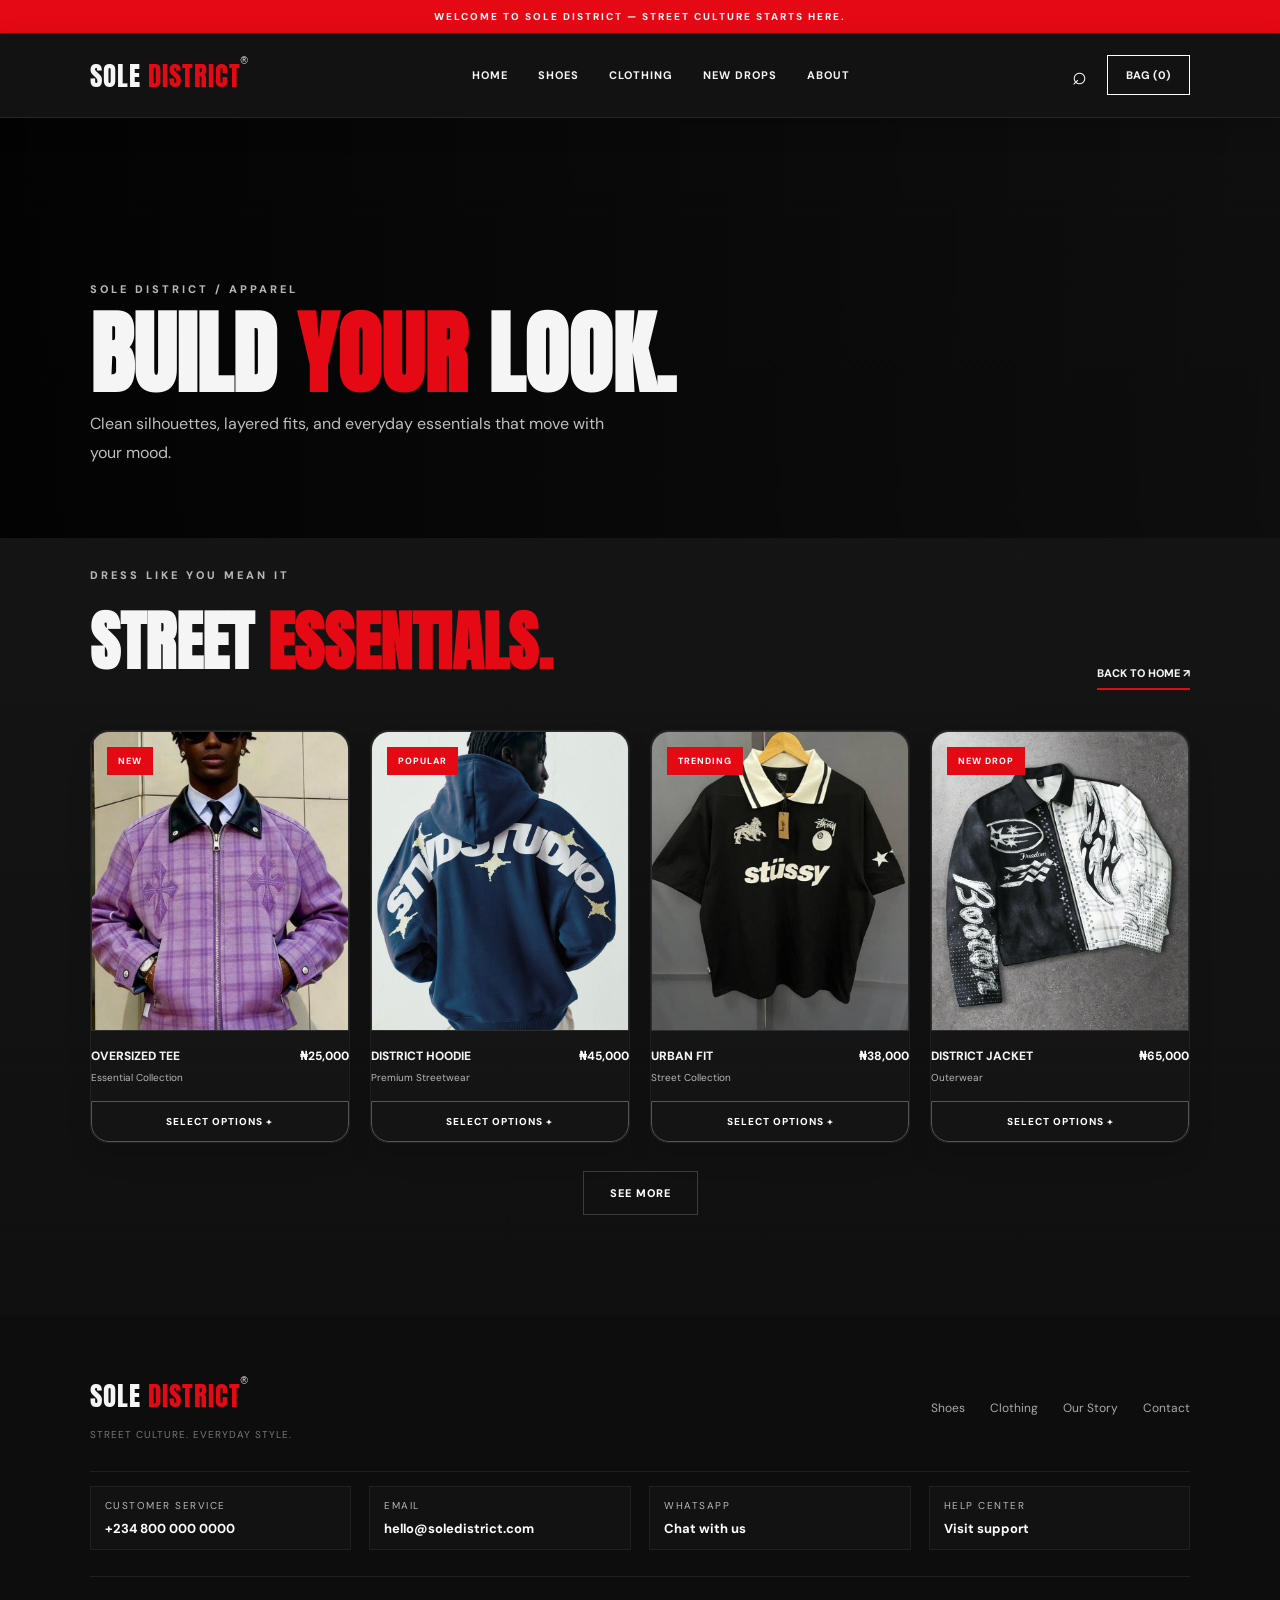
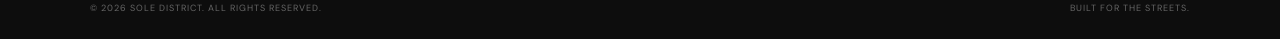
==== commit 526b94b8: "Fix HTML encoding issues in clothing-store.html" ====
--- a/clothing-store.html
+++ b/clothing-store.html
@@ -79,7 +79,7 @@
                 <article class="product-card">
                     <div class="product-image">
                         <span class="product-tag">NEW</span>
-                        <img src="img/10 Streetwear Color Combinations That Never Go Out of Style_ Timeless Looks for Your Wardrobe.jpg" alt="White oversized T-shirt">
+                        <img src="10 Streetwear Color Combinations That Never Go Out of Style_ Timeless Looks for Your Wardrobe.jpg" alt="White oversized T-shirt">
                     </div>
                     <div class="product-info">
                         <div>
@@ -96,7 +96,7 @@
                 <article class="product-card">
                     <div class="product-image">
                         <span class="product-tag">POPULAR</span>
-                        <img src="img/03550901400-A2M_jpg (1440×2161).jpg" alt="Streetwear hoodie">
+                        <img src="03550901400-A2M_jpg (1440×2161).jpg" alt="Streetwear hoodie">
                     </div>
                     <div class="product-info">
                         <div>
@@ -113,7 +113,7 @@
                 <article class="product-card">
                     <div class="product-image">
                         <span class="product-tag">TRENDING</span>
-                        <img src="img/55555.jpg" alt="Streetwear fashion">
+                        <img src="55555.jpg" alt="Streetwear fashion">
                     </div>
                     <div class="product-info">
                         <div>
@@ -130,7 +130,7 @@
                 <article class="product-card">
                     <div class="product-image">
                         <span class="product-tag">NEW DROP</span>
-                        <img src="img/Jaqueta casual masculina de streetwear com estampa em cores contrastantes.jpg" alt="Streetwear jacket">
+                        <img src="Jaqueta casual masculina de streetwear com estampa em cores contrastantes.jpg" alt="Streetwear jacket">
                     </div>
                     <div class="product-info">
                         <div>
@@ -147,7 +147,7 @@
                 <article class="product-card is-hidden">
                     <div class="product-image">
                         <span class="product-tag">NEW</span>
-                        <img src="img/219.jpg" alt="Canvas Tee">
+                        <img src="219.jpg" alt="Canvas Tee">
                     </div>
                     <div class="product-info">
                         <div>
@@ -164,7 +164,7 @@
                 <article class="product-card is-hidden">
                     <div class="product-image">
                         <span class="product-tag">POPULAR</span>
-                        <img src="img/03550901400-A2M_jpg (1440×2161).jpg" alt="Night Shift Hoodie">
+                        <img src="03550901400-A2M_jpg (1440×2161).jpg" alt="Night Shift Hoodie">
                     </div>
                     <div class="product-info">
                         <div>
@@ -181,7 +181,7 @@
                 <article class="product-card is-hidden">
                     <div class="product-image">
                         <span class="product-tag">LIMITED</span>
-                        <img src="img/Jaqueta casual masculina de streetwear com estampa em cores contrastantes.jpg" alt="Utility Bomber jacket">
+                        <img src="Jaqueta casual masculina de streetwear com estampa em cores contrastantes.jpg" alt="Utility Bomber jacket">
                     </div>
                     <div class="product-info">
                         <div>
